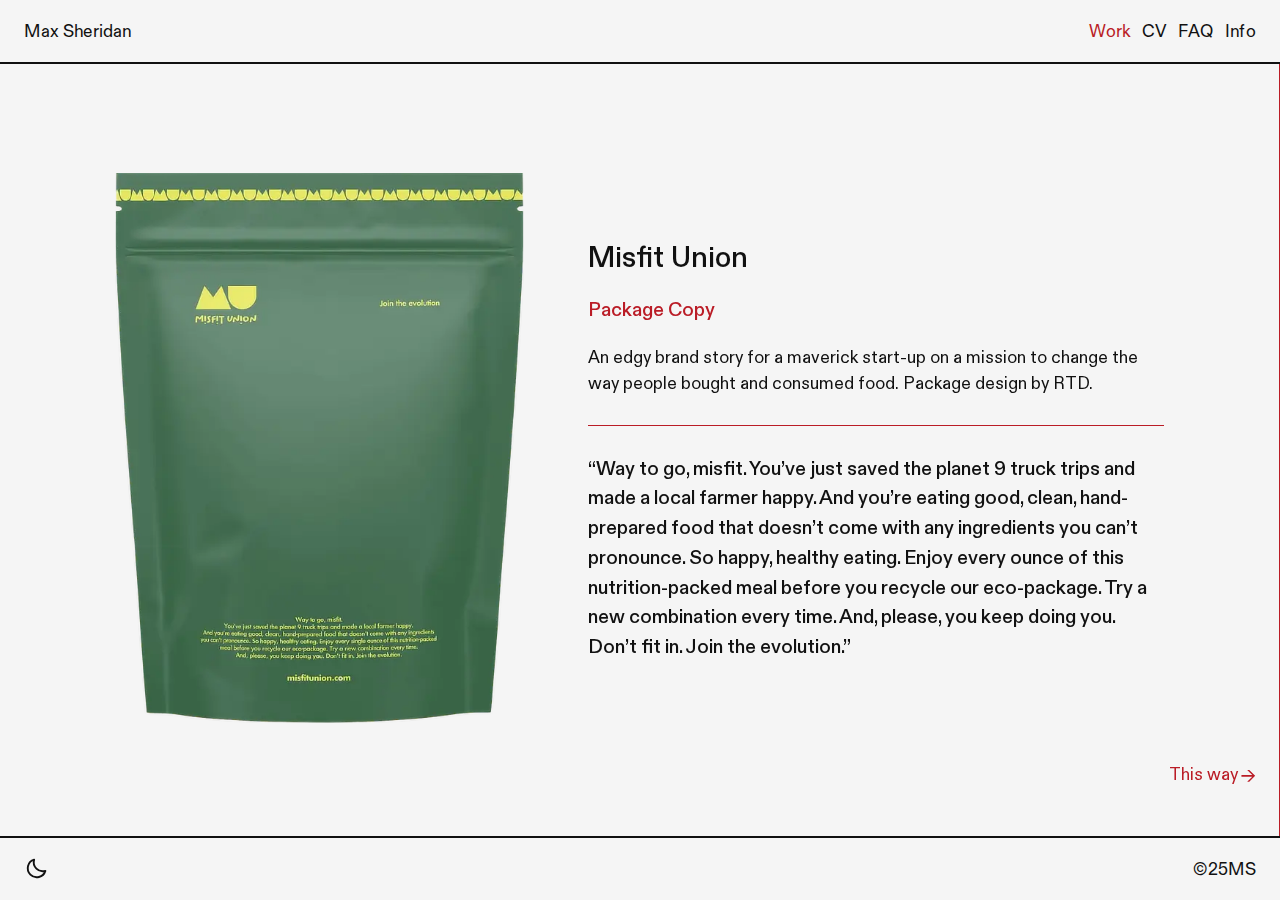
==== index.html @ d3c6fe10 "Update global.css, index" ====
<!DOCTYPE html>
<html lang="en-US" data-force-color-mode="light">
    <head>
        <meta charset="utf-8">
        <meta http-equiv="X-UA-Compatible" content="IE=edge">
        <meta name="viewport" content="width=device-width, initial-scale=1, interactive-widget=resizes-content">
        <meta name="color-scheme" content="dark light">
        <meta name="format-detection" content="telephone=no">
        <link rel="preload" href="/assets/images/misfit_union.webp" as="image">
        <link rel="preload" href="/assets/type/ABC_Diatype_Medium.woff2" as="font" type="font/woff2" crossorigin>
        <link rel="preload" href="/assets/type/ABC_Diatype.woff2" as="font" type="font/woff2" crossorigin>
        <link rel="stylesheet" href="/global.css" as="text/css">
        <link rel="icon" sizes="32x32" href="/favicon.ico" type="image/x-icon">
        <link rel="icon" sizes="any" href="/favicon.svg" type="image/svg+xml">
        <link rel="apple-touch-icon" href="/assets/icons/apple_touch_icon.png" type="image/png">
        <link rel="manifest" href="/manifest.json" type="application/json">
        <link rel="canonical" href="https://creative.maxsheridan.com">
        <title>Max Sheridan</title>
        <meta name="description" content="Story-driven copywriting for web and print.">
        <meta name="thumbnail" content="https://creative.maxsheridan.com/assets/graphics/share.webp">
        <meta property="og:site_name" content="creative.maxsheridan.com">
        <meta property="og:title" content="Max Sheridan">
        <meta property="og:type" content="website">
        <meta property="og:url" content="https://creative.maxsheridan.com">
        <meta property="og:image" content="https://creative.maxsheridan.com/assets/graphics/share.webp">
        <meta property="og:image:type" content="image/webp">
        <meta property="og:image:width" content="720">
        <meta property="og:image:height" content="720">
    </head>
    <body>
        <header>
            <nav class="title">
                <a href="#" onclick="resetToHome(); return false;" aria-label="Home sweet home">Max Sheridan</a>
            </nav>
            <nav class="links">
                <button onclick="openModal('workModal')" aria-label="Open work">Work</button>
                <button onclick="openModal('cvModal')" aria-label="Open cv">CV</button>
                <button onclick="openModal('faqModal')" aria-label="Open faq">FAQ</button>
                <button onclick="openModal('infoModal')" aria-label="Open info">Info</button>
            </nav>
        </header>
            <main>
                <div id="workModal" class="modal scroll"><style>#workModal .text {max-width:36rem}#centerfield a{border-bottom:var(--accent-color)}.image{padding:0 4rem 0 0}img.portrait{width:auto;max-width:100%;height:auto;max-height:550px}img.landscape{width:auto;max-width:100%;height:auto;max-height:500px}.controls{display:flex;align-items:center;margin-top:.5rem}.play-pause{display:flex;align-items:center;justify-content:center;width:22px;height:22px;margin-right:.5rem;padding:0;border:0;border-radius:50%;background-color:var(--accent-color);cursor:pointer}.play-pause .icon{width:75%;height:75%}.play-pause.play .icon polygon{fill:var(--background-color)}.play-pause.pause .icon rect{fill:var(--background-color)}.progress{position:relative;flex:1;height:2px;background-color:lightgray;cursor:pointer}.progress-filled{width:0%;height:100%;background-color:var(--accent-color)}.progress input{position:absolute;top:-.45rem;width:100%;height:16px;margin:0;border:0;background:#fff0;-webkit-appearance:none;-moz-appearance:none;appearance:none;cursor:auto;}.progress input::-webkit-slider-thumb{width:10px;height:10px;margin:0;border:0;border-radius:50%;background-color:var(--accent-color);-webkit-appearance:none;appearance:none;cursor:pointer}.progress input::-moz-range-thumb{width:10px;height:10px;margin:0;border:0;border-radius:50%;background-color:var(--accent-color);cursor:pointer;-moz-appearance:none;appearance:none;cursor:pointer}@media screen and (max-width:1024px){.text,.image{padding:0}img.portrait,img.landscape,.video-player{max-width:100%;min-width:unset!important;margin:0 0 2rem 0}}</style>
                    <div class="modal-inner">
                        <section class="section" id="misfit-union">
                            <div class="section-inner">
                                <div class="image">
                                    <img class="portrait" src="assets/images/misfit_union.webp" alt="Yellow on green Misfit Union Doypack (pouch)" width="558" height="750" fetchpriority="high" loading="eager">
                                </div>
                                <div class="text">
                                    <div class="description">
                                        <h1>
                                            Misfit Union
                                        </h1>
                                        <h2>
                                            Package Copy
                                        </h2>
                                        <p>
                                            An edgy brand story for a maverick start-up on a mission to change the way people bought and consumed food. Package design by RTD.
                                        </p>
                                        <hr>
                                    </div>    
                                    <div class="quote">
                                        <h3>
                                            “Way to go, misfit. You’ve just saved the planet 9 truck trips and made a local farmer happy. And you’re eating good, clean, hand-prepared food that doesn’t come with any ingredients you can’t pronounce. So happy, healthy eating. Enjoy every ounce of this nutrition-packed meal before you recycle our eco-package. Try a new combi­nation every time. And, please, you keep doing you. Don’t fit in. Join the evolution.”
                                        </h3>
                                    </div>
                                </div>
                                <div class="scroll-cue">
                                    <p>
                                        This way&#8201;<svg class="scroll-arrow" width="100%" height="100%" viewBox="0 0 16 13" xmlns="http://www.w3.org/2000/svg" xml:space="preserve" fill-rule="evenodd" clip-rule="evenodd" stroke-linejoin="round" stroke-miterlimit="2"><path d="M7.48 12.2h2.14l6.15-6.1L9.6 0H7.5l5.3 5.3H1.5v1.62h11.27z" fill="var(--accent-color)"/></svg>
                                    </p>
                                </div>
                            </div> 
                        </section>
                        <section class="section" id="tekton">
                            <div class="section-inner">
                                <div class="image">
                                    <div class="video-player">
                                        <video src="assets/video/code_free_algotrading.mp4" poster="/assets/images/tekton.webp" title="Code Free Algotrading Words by Max Sheridan" type="video/mp4">
                                        <track kind="captions" srclang="en" label="English" default>Your browser does not support the video tag. 
                                        </video>
                                        <div class="overlay">
                                            <img src="assets/images/tekton.webp" alt="Video Poster" />
                                        </div>
                                        <div class="controls">
                                        <button class="play-pause play" aria-label="Play video">
                                            <svg class="icon" viewBox="0 0 30 30">
                                                <polygon points="10,6.9 10,23.1 24,15" fill="currentColor"></polygon>
                                            </svg>
                                        </button>
                                        <div class="progress">
                                            <div class="progress-filled"></div>
                                                <input
                                                    type="range"
                                                    value="0"
                                                    max="100"
                                                    step="0.1"
                                                    aria-label="Progress"
                                                />
                                            </div>
                                        </div>
                                    </div>
                                </div>
                                <div class="text">
                                    <div class="description">
                                        <h1>
                                            Tekton
                                        </h1>
                                        <h2>
                                            Video Script
                                        </h2>
                                        <p>
                                            Making fiendishly difficult math simple and hip. The talented folks at Navajo Digital made this video from my script. Play it!
                                        </p>
                                    </div>     
                                </div>
                            </div> 
                        </section>
                        <section class="section" id="reforest-nicosia">
                            <div class="section-inner">
                                <div class="image">
                                    <img class="landscape" src="assets/images/reforest_nicosia.webp" alt="Reforest Nicosia website" width="900" height="675" loading="lazy">
                                </div>    
                                <div class="text">
                                    <div class="description">
                                        <h1>
                                            Reforest Nicosia
                                        </h1>
                                        <h2>
                                            Brand Voice
                                        </h2>
                                        <p>
                                            One part Don’t Look Up, three parts hard hope, Reforest Nicosia’s new brand voice (and its awesome new website) is kickstarting the fight against climate change in one of Europe’s least green capitals.
                                        </p>
                                    </div>    
                                    <hr>
                                    <div class="quote">
                                        <h3>
                                            “We’re Reforest Nicosia, a grassroots team of local organisers, environ&shy;mental experts, and community volunteers. We’ve planted over 10,000 trees in the wider Nicosia area so far. Our goal is to plant 300,000 — one tree for every resident of the city. (That’s you!) Join our effort to save the planet. Help us green Cyprus.”
                                        </h3>
                                    </div>
                                </div>
                            </div> 
                        </section>
                        <section class="section" id="medovie">
                            <div class="section-inner">
                                <div class="image">
                                    <img class="portrait" src="assets/images/medovie.webp" alt="Medovie copywriting samples" width="1300" height="1082" loading="lazy">
                                </div>
                                <div class="text">
                                    <div class="description">
                                        <h1>
                                            Medovie
                                        </h1>
                                        <h2>
                                            Copywriting
                                        </h2>
                                        <p>
                                            The story of a natural skincare company told from start to finish over four weeks and 400 cups of coffee. Deliverables ran the gamut: website and package copy, articles, user stories, social media, marketing emails, video scripts, and a ton of micro­copy.
                                        </p>
                                    </div>
                                </div>
                            </div> 
                        </section>
                        <section class="section" id="boc">
                            <div class="section-inner">
                                <div class="image">
                                    <img class="landscape" src="assets/images/boc.webp"  alt="Screens from Bank of Cyprus mobile app" width="1300" height="798" loading="lazy">
                                </div>
                                <div class="text">
                                    <div class="description">
                                        <h1>
                                            Bank of Cyprus
                                        </h1>
                                        <h2>
                                            UX Writing
                                        </h2>
                                        <p>
                                            A refresh of a popular banking app with oodles of micro­copy that needed a pin&shy;point user journey.
                                        </p>
                                    </div>
                                </div>
                            </div> 
                        </section>
                        <section class="section" id="becca-europe">
                            <div class="section-inner">
                                <div class="image">
                                    <img class="landscape" src="assets/images/becca_europe.webp" alt="BECCA Europe graphic featuring a cut-out of a female singer and text" width="800" height="810" loading="lazy">
                                </div>
                                <div class="text">
                                    <div class="description">
                                        <h1>
                                            BECCA Europe
                                        </h1>
                                        <h2>
                                            Creative Direction
                                        </h2>
                                        <p>
                                            A complete rebrand of an established creative arts funding consultancy with a focus on stories, not stats. Deliverables included image identity, website design and copy, and newsletters. 
                                        </p>
                                    </div>
                                </div>
                            </div> 
                        </section>
                        <section class="section" id="wp-clone">
                            <div class="section-inner">
                                <div class="image">
                                    <img class="landscape" src="assets/images/wp_clone.webp" alt="Content from the WP Clone website" width="1300" height="920" loading="lazy">
                                </div>
                                <div class="text">
                                    <div class="description">
                                        <h1>
                                            WP Clone
                                        </h1>
                                        <h2>
                                            Website Writing
                                        </h2>
                                        <p>
                                            Helping an SaaS start-up with a highly technical audience get their selling points across without sounding like an IT manual.
                                        </p>
                                    </div>
                                    <hr>
                                    <div class="quote">
                                        <h3>“Sock-rocking WordPress management bundles that will make your wallet happy.”</h3>
                                    </div>
                                </div>
                            </div>
                        </section>
                        <section class="section" id="centerfield">
                            <div class="section-inner">
                                <div class="image">
                                    <img class="landscape" src="assets/images/longform.webp" alt="Photo illustration of influencers sitting on a huge mobile phone accumulating likes" width="800" height="600" loading="lazy"> 
                                </div>                 
                                <div class="text">
                                    <div class="description">
                                        <h1>
                                            Centerfield Media
                                        </h1>
                                        <h2>
                                            Content Writing
                                        </h2>
                                        <div style="margin-bottom: 1rem;">
                                            <p>
                                                I’ve written a lot of stories over the years, under my own name and as a ghost&shy;writer. Here are a few links to my latest work at Centerfield Media. Read more of my work at&#32;<a href="https://medium.com/copy-cat" target="_blank">Copy Cat</a>. (The little 👻 means I wrote it but you won’t see my name on it.)
                                            </p>
                                        </div>
                                        <div>
                                            <ul>
                                                <li>
                                                    <a href="https://www.safehome.org/home-security-cameras/turn-old-phone-into-security-camera/" target="_blank">How to Turn Your Old Phone Into a Home Security Camera&#32;<svg class="arrow-up-rgt" width="100%" height="100%" viewBox="0 0 173 172" xmlns="http://www.w3.org/2000/svg" xml:space="preserve" fill-rule="evenodd" clip-rule="evenodd" stroke-linejoin="round" stroke-miterlimit="2"><path d="M17.112 172 150.463 39.238v110.34l21.832-21.832V0H43.96L22.127 21.537h111.225L0 155.183z" fill="var(--primary-color)"/></svg>
                                                    </a>
                                                </li>
                                                <li>
                                                    <a href="https://longform.maxsheridan.com/tech/porch-pirates" target="_blank">Is Your Home a Magnet for Porch Pirates?&#32;<svg class="arrow-up-rgt" width="100%" height="100%" viewBox="0 0 173 172" xmlns="http://www.w3.org/2000/svg" xml:space="preserve" fill-rule="evenodd" clip-rule="evenodd" stroke-linejoin="round" stroke-miterlimit="2"><path d="M17.112 172 150.463 39.238v110.34l21.832-21.832V0H43.96L22.127 21.537h111.225L0 155.183z" fill="var(--primary-color)"/></svg>
                                                    </a>
                                                </li>
                                                <li>
                                                    <a href="https://longform.maxsheridan.com/tech/parental-controls" target="_blank">Her 6-Year-Old Spent $16,000 in the App Store&#32;<svg class="arrow-up-rgt" width="100%" height="100%" viewBox="0 0 173 172" xmlns="http://www.w3.org/2000/svg" xml:space="preserve" fill-rule="evenodd" clip-rule="evenodd" stroke-linejoin="round" stroke-miterlimit="2"><path d="M17.112 172 150.463 39.238v110.34l21.832-21.832V0H43.96L22.127 21.537h111.225L0 155.183z" fill="var(--primary-color)"/></svg>
                                                    </a>
                                                </li>
                                                <li>
                                                    <a href="https://longform.maxsheridan.com/tech/holiday-scams" target="_blank">Twas the Night Before Christmas and the Cybercriminals Were Stirring&#32;<svg class="arrow-up-rgt" width="100%" height="100%" viewBox="0 0 173 172" xmlns="http://www.w3.org/2000/svg" xml:space="preserve" fill-rule="evenodd" clip-rule="evenodd" stroke-linejoin="round" stroke-miterlimit="2"><path d="M17.112 172 150.463 39.238v110.34l21.832-21.832V0H43.96L22.127 21.537h111.225L0 155.183z" fill="var(--primary-color)"/></svg>
                                                    </a>
                                                </li>
                                                <li>
                                                    <a href="https://www.safehome.org/news/celebrity-home-security-systems/" target="_blank">These Celebrity Home Security Systems Will Blow Your Mind 👻&#32;<svg class="arrow-up-rgt" width="100%" height="100%" viewBox="0 0 173 172" xmlns="http://www.w3.org/2000/svg" xml:space="preserve" fill-rule="evenodd" clip-rule="evenodd" stroke-linejoin="round" stroke-miterlimit="2"><path d="M17.112 172 150.463 39.238v110.34l21.832-21.832V0H43.96L22.127 21.537h111.225L0 155.183z" fill="var(--primary-color)"/></svg>
                                                    </a>
                                                </li>
                                            </ul>
                                        </div>
                                    </div>
                                </div>
                            </section>
                            <section class="section" id="contact">
                                <div class="section-inner description">
                                    <div class="description" style="text-align: center;">
                                        <span>
                                            <h1>
                                                Contact
                                            </h1>
                                        </span>
                                        <p style="text-decoration: none;">
                                            max@maxsheridan.com
                                        </p>
                                        <p style="text-decoration: none;">
                                            +357 96440814
                                        </p>
                                    </div>
                                </div>
                            </section>
                        </div>
                    </div>
                </div>
            </div>   
            <div id="cvModal" class="modal scroll" style="display:none;"><style>#cvModal.section-inner{display:flex;justify-content:center;align-items:center;padding:0 3.5rem}.row{display:flex;padding:0 3rem}#cvModal .description{flex:.5;max-width:38rem}@media only screen and (min-width:1025px){.row .description:first-child{padding:0 3.5rem 0 0}.row .description:last-child{padding:0 0 0 3.5rem}.hr-mobile{display:none}}span{font-family:var(--heading-font);font-size:clamp(1rem,4vw,1.1rem);font-weight:500;line-height:1.5;color:var(--primary-color)}#skills,#about-me{#two,#four{margin-top:2rem}}@media screen and (max-width:1024px){.row{flex-direction:column;padding:0}.hr-desktop{display:none}#skills,#about-me{#two,#three,#four{margin-top:2.25rem}}}</style>
                <div class="modal-inner">
                    <section class="section">
                        <div class="section-inner">
                            <div class="content">
                                <div class="row title">
                                    <div class="title">
                                        <h1>Work</h1>
                                    </div>
                                </div>    
                                <div class="row">
                                    <div class="description">
                                        <div>
                                            <span>
                                                2020-Present
                                            </span>
                                            <h2>
                                                Writer&#32;<svg class="arrow-rgt" width="100%" height="100%" viewBox="0 0 16 13" xmlns="http://www.w3.org/2000/svg" xml:space="preserve" fill-rule="evenodd" clip-rule="evenodd" stroke-linejoin="round" stroke-miterlimit="2"><path d="M7.48 12.2h2.14l6.15-6.1L9.6 0H7.5l5.3 5.3H1.5v1.62h11.27z" fill="var(--accent-color)"/></svg>&#32;Centerfield Media
                                            </h2>
                                            <p>
                                                I’ve worked across Centerfield’s verticals writing news pieces, buyer’s guides, and product reviews on home security, consumer tech, and digital privacy. My writing is heavily SEO-focused, but I’ve also had the creative leeway to pitch, research, and develop a number of deep dives and buzzier pieces on my own.
                                            </p>
                                        </div>
                                        <hr>
                                        <div>
                                            <span>
                                                2016-2022
                                            </span>
                                            <h2>
                                                Creative Director&#32;<svg class="arrow-rgt" width="100%" height="100%" viewBox="0 0 16 13" xmlns="http://www.w3.org/2000/svg" xml:space="preserve" fill-rule="evenodd" clip-rule="evenodd" stroke-linejoin="round" stroke-miterlimit="2"><path d="M7.48 12.2h2.14l6.15-6.1L9.6 0H7.5l5.3 5.3H1.5v1.62h11.27z" fill="var(--accent-color)"/></svg>&#32;Storyline Creatives
                                            </h2>
                                        </div>
                                        <div>
                                            <p>
                                                At Storyline, my job was to discover ideas and voices that resonated with audiences and turn them into stories that defined the brands I wrote about. I helped small-to-medium-sized businesses — and bigger names like Bank of Cyprus, JCC Payment Systems,  Cobalt Aero, and Ancoria Insurance — tell their stories across their marketing channel
                                            </p>
                                        </div>
                                        <hr class="hr-mobile">
                                    </div>
                                    <div class="description">
                                        <div>
                                            <span>
                                                2015-2020
                                            </span>
                                            <h2>
                                                Director&#32;<svg class="arrow-rgt" width="100%" height="100%" viewBox="0 0 16 13" xmlns="http://www.w3.org/2000/svg" xml:space="preserve" fill-rule="evenodd" clip-rule="evenodd" stroke-linejoin="round" stroke-miterlimit="2"><path d="M7.48 12.2h2.14l6.15-6.1L9.6 0H7.5l5.3 5.3H1.5v1.62h11.27z" fill="var(--accent-color)"/></svg>&#32;Write CY
                                            </h2>
                                            <p>
                                                Write CY was a Nicosia-based creative writing space where aspiring and established writers and story­tellers gathered to develop their craft and share it with the community. Apart from founding and directing the center, I also taught short story writing, live storytelling, and creative blogging, and managed its digital presence.
                                            </p>
                                        </div>
                                        <hr>
                                        <div>
                                            <span>
                                                2005-Present
                                            </span>
                                            <h2>
                                                Creative Writer
                                            </h2>
                                            <p>When I’m not writing copy, I write fiction and journalism. I’ve published over 40 short stories and articles, and two novels —&#32;<span style="font-family: var(--heading-font);">Dillo</span>&#32;(Down and Out Books, 2018) and&#32;<span style="font-family: var(--heading-font);">God’s Speedboat</span>&#32;(Outcast Press, 2023).</p>
                                        </div>
                                    </div>
                                </div>
                            </div>
                        </div>
                        <div class="scroll-cue">
                            <p>
                                This way&#8201;<svg class="scroll-arrow" width="100%" height="100%" viewBox="0 0 16 13" xmlns="http://www.w3.org/2000/svg" xml:space="preserve" fill-rule="evenodd" clip-rule="evenodd" stroke-linejoin="round" stroke-miterlimit="2"><path d="M7.48 12.2h2.14l6.15-6.1L9.6 0H7.5l5.3 5.3H1.5v1.62h11.27z" fill="var(--accent-color)"/></svg>
                            </p>
                        </div> 
                    </section>
                    <section id="skills" class="section">
                        <div class="section-inner">
                            <div class="content">
                                <div class="row title">
                                    <div class="title">
                                        <h1>Skills</h1>
                                    </div>
                                </div>    
                                <div class="row">
                                    <div class="description">
                                        <div id="one">
                                            <h2>
                                                Content and UX Writing
                                            </h2>
                                            <p>
                                                I’m really good at hooking readers with snappy, absorbing content at any length, in any style. I have a soft spot for writing articles and websites, but I’m just as at home with marketing emails, video scripts, product copy, Google ads, and more. (That “more” includes SEO titles and descriptions.)
                                            </p>
                                        </div>
                                        <div id="two">
                                            <h2>
                                                Creative Direction
                                            </h2>
                                            <p>
                                                I love coming up with memorable ideas that can spark marketing and content cam­paigns, and even brand identities. And I love working with passionate teams to make those ideas happen.
                                            </p>
                                        </div>
                                    </div>
                                    <div class="description">
                                        <div id="three">
                                            <h2>
                                                Storytelling
                                            </h2>
                                            <p>
                                                My background is in fiction and journalism, so telling company stories is second nature. I also teach creative writing and have written extensively about story&shy;telling for the web, which comes in very handy when I need to communicate my creative choices to the teams I work with.
                                            </p>
                                        </div>
                                        <div id="four">
                                            <h2>
                                                Visual Thinking
                                            </h2>
                                            <p>
                                                I’m fluent in Adobe Illustrator and Photoshop (and now Affinity Designer and Photo), which I use to create professional photo illustrations and collages for my work. I’m also a website designer, and occasionally have the chance to design the websites I write. All of which is to say that I never write a word without imagining how it will look on the page.
                                            </p>
                                        </div>
                                    </div>
                                </div>
                            </div>
                        </div> 
                    </section>
                    <section id="about-me" class="section">
                        <div class="section-inner">
                            <div class="content">
                                <div class="row title">
                                    <div class="title">
                                        <h1>About me</h1>
                                    </div>
                                </div>    
                                <div class="row">
                                    <div class="description">
                                        <div id="one">
                                            <h2>
                                                Languages
                                            </h2>
                                            <p>
                                                English ■■■■■■■■■■ Native
                                            </p>
                                            <p>
                                                Greek ■■■■■■■□□□ 70%
                                            </p>
                                        </div>
                                        <div id="two">
                                            <h2>
                                                Education
                                            </h2>
                                            <p>
                                                MA in Classics, University of Illinois at Urbana-Champaign, U.S.
                                            </p>
                                            <p>
                                                BA in Classics, University of Virginia at Charlottesville, U.S.
                                            </p>
                                        </div>
                                    </div>
                                    <div class="description">
                                        <div id="three">
                                            <h2>
                                                Availability
                                            </h2>
                                            <p>
                                                I’m based in Europe (GMT+2), but I write for people and businesses around the world. I’m available for projects, contract work, or long-term collaborations.
                                            </p>
                                        </div>
                                        <div id="four">
                                            <h2>
                                                After Hours
                                            </h2>
                                            <p>
                                                I have an unhealthy obssession with typography that I blame on director Gary Hustwit, whose awesome documentary&#32;<span style="font-family:var(--heading-font)">Helvetica</span>&#32;really got me thinking about type. I play the guitar, make a mean sweet potato and black bean chili, and love (love!) bad Nic Cage movies.
                                            </p>
                                        </div>
                                    </div>
                                </div>
                            </div>
                        </div> 
                    </section>
                    <section id="contact" class="section">
                        <div class="section-inner description">
                            <div class="description" style="text-align: center;">
                                <span>
                                    <h1>
                                        Contact
                                    </h1>
                                </span>
                                <p style="text-decoration: none;">
                                    max@maxsheridan.com
                                </p>
                                <p style="text-decoration: none;">
                                    +357 96440814
                                </p>
                            </div>
                        </div>
                    </section>
                </div>
            </div>
            <div id="faqModal" class="modal scroll" style="display:none;"><style>#faqModal .section{width:45%}#faqModal .text{max-width:34rem;height:130px;margin:0 auto}@media screen and (max-width:1024px){#faqModal .section{border-bottom:1px solid var(--accent-color)}#faqModal .text{height:unset}}</style>
                <div class="modal-inner">
                    <section class="section">
                        <div class="section-inner">
                            <div class="text">
                                <h1>
                                    Why should I work with you?
                                </h1>
                                <p>
                                    Remember the last thing you read on the web that just blew you away? I can give you a voice like that. I’m also good with layout and design, so your content will look great, too.
                                </p>
                            </div>
                        </div> 
                    </section>
                    <section class="section">
                        <div class="section-inner">
                            <div class="text">
                                <h1>
                                    How much do you charge?
                                </h1>
                                <p>
                                    As much as this sounds like a cliché, every project is unique, so we can’t talk numbers untill I’ve done a little scoping. But I can, and will, give you an upfront quote before we begin.
                                </p>
                            </div>
                        </div> 
                    </section>
                    <section class="section">
                        <div class="section-inner">
                            <div class="text">
                                <h1>
                                    Is there anything you don’t write?
                                </h1>
                                <p>
                                    I’ve never written a ransom note, a horo&shy;scope, or a Dear John letter. Every­thing else is fair game.&#32;😬
                                </p>
                            </div>
                        </div> 
                    </section>
                    <section class="section">
                        <div class="section-inner">
                            <div class="text">
                                <h1>
                                    What’s your revision policy?
                                </h1>
                                <p>
                                    You get two rounds of revisions on any content I deliver. That’s usually all it takes to get it right. If your project is different, we can work some&shy;thing out.
                                </p>
                            </div>
                        </div> 
                    </section>
                    <section class="section">
                        <div class="section-inner">
                            <div class="text">
                                <h1>
                                    Are you good with SEO?
                                </h1>
                                <p>
                                    Yes! I’m really good with on-page search engine optimization, meta descrip&shy;tions and titles included. So you can stop flush­ing your money away on Google ads.&#32;🎉
                                </p>
                            </div>
                        </div> 
                    </section>
                    <section class="section">
                        <div class="section-inner">
                            <div class="text">
                                <h1>
                                    Will you work with my designer?
                                </h1>
                                <p>
                                    Absolutely. Great writing can’t shine without great design, so working with your team is a lot better for both of us than just dumping a bunch of copy in their laps.
                                </p>
                            </div>
                        </div> 
                    </section>
                    <section class="section" id="contact">
                        <div class="section-inner description">
                            <div class="description" style="text-align: center;">
                                <span>
                                    <h1>
                                        Contact
                                    </h1>
                                </span>
                                <p style="text-decoration: none;">
                                    max@maxsheridan.com
                                </p>
                                <p style="text-decoration: none;">
                                    +357 96440814
                                </p>
                            </div>
                        </div>
                    </section>
                </div>
            </div>
            <div id="infoModal" class="modal" style="display:none;"><style>#infoModal .modal-inner{display:flex;justify-content:center;align-items:center;min-height:100dvh;padding:8rem 1rem}.text{max-width:36rem}@media only screen and (max-width:768px){#infoModal .modal-inner{display:block}}</style>
                <div class="modal-inner">
                    <div class="text">
                        <h1>
                            About
                        </h1>
                        <p>
                            I’m a copy&hairsp;/&hairsp;content writer with a background in creative writing and long&shy;form journalism, so turning messages into compelling stories is what I do best. I’m the co-founder of Storyline Creatives, a boutique writing agency that specialized in story-driven content, and a freelance writer with over 15 years’ experience developing copy and editorial content for print and web media across the globe. I work with people and businesses that want to sound as good as they look.   
                        </p>
                        <hr>
                        <p style="text-decoration: none;">
                            <span style="font-family:var(--heading-font);">Contact:</span>&#32;max@maxsheridan.com
                        </p>
                        <hr>
                        <p>
                            <span style="font-family: var(--heading-font);">Site info:</span>&#32;This site is proudly hand coded 💪 and hosted on GitHub. Type is Diatype by Dinamo.
                        </p>
                    </div>
                </div>
            </div>
        </main>
        <footer>
            <div id="acme-all-purpose-theme-toggle-wrapper">
                <label id="theme-o-matic">
                    <svg class="inline-graphic toggle-thingy moon" xmlns="http://www.w3.org/2000/svg" width="100%" height="100%" viewBox="0 0 256 256">
                        <path fill="none" d="M0 0h256v256H0z"/>
                        <path d="M108.11 28.11a96.09 96.09 0 0 0 119.78 119.78A96 96 0 1 1 108.11 28.11" fill="none" stroke="var(--primary-color)" stroke-linecap="round" stroke-linejoin="round" stroke-width="20"/>
                    </svg>
                    <svg class="inline-graphic toggle-thingy sun" xmlns="http://www.w3.org/2000/svg" width="100%" height="100%" viewBox="0 0 256 256">
                        <path fill="none" d="M0 0h256v256H0z"/>
                        <path fill="none" stroke="var(--primary-color)" stroke-linecap="round" stroke-linejoin="round" stroke-width="20" d="M128 40V16"/>
                        <circle cx="128" cy="128" r="56" fill="none" stroke="var(--primary-color)" stroke-linecap="round" stroke-linejoin="round" stroke-width="20"/>
                        <path fill="none" stroke="var(--primary-color)" stroke-linecap="round" stroke-linejoin="round" stroke-width="20" d="M64 64 48 48m16 144-16 16M192 64l16-16m-16 144 16 16M40 128H16m112 88v24m88-112h24"/>
                    </svg>
                </label>
            </div>
            <div class="copyright">
                <p>©25MS
                </p>
            </div>
        </footer>
        <script type="application/ld+json">
            {
                "@context": "https://schema.org",
                "@type": "WebPage",
                "name": "Max Sheridan",
                "description": "Story-driven copywriting & content.",
                "url": "https://creative.maxsheridan.com"
            }
        </script>
        <script>const setColorMode=(mode)=>{document.documentElement.setAttribute('data-force-color-mode',mode)};const applyDarkModeOnLoad=()=>{setColorMode('light')};window.addEventListener('DOMContentLoaded',applyDarkModeOnLoad);window.addEventListener('pageshow',()=>{setTimeout(()=>{applyDarkModeOnLoad()},0)});document.querySelector('#theme-o-matic').addEventListener('click',()=>{const currentMode=document.documentElement.getAttribute('data-force-color-mode')||'light';const newMode=currentMode==='light'?'dark':'light';setColorMode(newMode)});</script>
        <script>document.addEventListener("DOMContentLoaded",function(){function resetVideoPlayers(){document.querySelectorAll(".video-player").forEach((videoPlayer)=>{const video=videoPlayer.querySelector("video");const overlay=videoPlayer.querySelector(".overlay");video.pause();video.currentTime=0;overlay.style.opacity=1})}function updateActiveState(modalId){document.querySelectorAll("button, a").forEach(el=>el.classList.remove("active"));document.querySelectorAll(`button[onclick="openModal('${modalId}')"], a[onclick="openModal('${modalId}')"]`).forEach(el=>el.classList.add("active"))}window.openModal=function(modalId){const modalContent=document.getElementById(modalId);if(modalContent&&getComputedStyle(modalContent).display==='block'){return}document.querySelectorAll('.modal').forEach(modal=>modal.style.display='none');if(modalContent){modalContent.style.display='block'}resetVideoPlayers();updateActiveState(modalId);if(window.location.hash!==`#${modalId.replace("Modal", "")}`){window.location.hash=modalId.replace("Modal","")}if(modalContent&&modalContent.classList.contains('modal')&&modalContent.classList.contains('scroll')){modalContent.scrollTop=0;modalContent.scrollLeft=0}};window.addEventListener('hashchange',function(){const hash=window.location.hash.replace('#','');if(hash&&document.getElementById(`${hash}Modal`)){openModal(`${hash}Modal`)}else{resetToHome()}});window.resetToHome=function(){const workModal=document.getElementById('workModal');if(workModal&&getComputedStyle(workModal).display==='block'){return}document.querySelectorAll('.modal').forEach(modal=>modal.style.display='none');if(workModal){workModal.style.display='block'}document.querySelectorAll("button, a").forEach(el=>el.classList.remove("active"));const workButton=document.querySelector('button[onclick="openModal(\'workModal\')"]');if(workButton){workButton.classList.add('active')}document.querySelectorAll('.modal.scroll').forEach(modal=>{modal.scrollTop=0;modal.scrollLeft=0});history.replaceState(null,null,window.location.pathname)};const hash=window.location.hash.replace('#','');if(hash&&document.getElementById(`${hash}Modal`)){openModal(`${hash}Modal`)}else{resetToHome()}});document.addEventListener("DOMContentLoaded",function(){const workButton=document.querySelector('button[onclick="openModal(\'workModal\')"]');if(workButton){workButton.classList.add('active')}resetToHome()})</script>
        <script>const modals=document.querySelectorAll(".modal");modals.forEach((scrollContainer)=>{scrollContainer.addEventListener("wheel",(evt)=>{evt.preventDefault();const deltaY=evt.deltaY;if(window.innerWidth>1024){scrollContainer.scrollLeft+=deltaY}else{scrollContainer.scrollTop+=deltaY}})})</script>
        <script>document.addEventListener("DOMContentLoaded",()=>{const updatePlayPauseButton=(playPause,isPlaying)=>{playPause.className=isPlaying?"play-pause pause":"play-pause play";playPause.innerHTML=isPlaying?`<svg class="icon" viewBox="0 0 30 30"><rect x="10" y="8" width="3" height="14"></rect><rect x="17" y="8" width="3" height="14"></rect></svg>`:`<svg class="icon" viewBox="0 0 30 30"><polygon points="10,6.9 10,23.1 24,15"></polygon></svg>`};const toggleOverlay=(overlay,isVisible)=>{overlay.style.opacity=isVisible?1:0};const resetVideoPlayers=()=>{document.querySelectorAll(".video-player").forEach((e)=>{const video=e.querySelector("video");const playPause=e.querySelector(".play-pause");const progress=e.querySelector(".progress input");const progressFill=e.querySelector(".progress-filled");const overlay=e.querySelector(".overlay");video.pause();video.currentTime=0;updatePlayPauseButton(playPause,!1);progressFill.style.width="0%";progress.value=0;toggleOverlay(overlay,!0)})};document.querySelectorAll(".video-player").forEach(videoPlayer=>{const video=videoPlayer.querySelector("video");const playPause=videoPlayer.querySelector(".play-pause");const progress=videoPlayer.querySelector(".progress input");const progressFill=videoPlayer.querySelector(".progress-filled");const overlay=videoPlayer.querySelector(".overlay");playPause.addEventListener("click",()=>{if(video.paused){document.querySelectorAll("video").forEach(v=>v!==video&&v.pause());video.play();toggleOverlay(overlay,!1)}else{video.pause();toggleOverlay(overlay,!1)}});video.addEventListener("play",()=>{updatePlayPauseButton(playPause,!0);toggleOverlay(overlay,!1)});video.addEventListener("pause",()=>{updatePlayPauseButton(playPause,!1);toggleOverlay(overlay,!1)});video.addEventListener("timeupdate",()=>{const percentage=(video.currentTime/video.duration)*100||0;progressFill.style.width=`${percentage}%`;progress.value=percentage});progress.addEventListener("input",()=>{video.currentTime=(progress.value/100)*video.duration})});window.addEventListener("pageshow",resetVideoPlayers)})</script>
    </body>
</html>
---- global.css ----
@font-face {
    font-family: 'ABC Diatype';
    src: url('/assets/type/ABC_Diatype.woff2') format('woff2');
    font-weight: 400;
    font-style: normal;
    font-display: swap
}

@font-face {
    font-family: 'ABC Diatype Medium';
    src: url('/assets/type/ABC_Diatype_Medium.woff2') format('woff2');
    font-weight: 500;
    font-style: normal;
    font-display: swap
}

* {
    margin: 0;
    padding: 0;
    border: 0;
    outline: none;
    box-sizing: border-box;
    background: none;
    overscroll-behavior: none;
    scrollbar-width: none
}

:root {
    --body-font: 'ABC Diatype', Helvetica, Arial, sans-serif;
    --body-font-size: clamp(1.025rem, 3vw, 1.094rem);
    --heading-font: 'ABC Diatype Medium', Helvetica, Arial, sans-serif;
}

:root,:root[data-force-color-mode="light"] {
    --primary-color: #111;
    --accent-color: #BA1C26;
    --background-color: whitesmoke
}

@media (prefers-color-scheme: dark) {
    :root {
        --primary-color: whitesmoke;
        --accent-color: #FE7B6C;
        --background-color: #111
    }
}

:root[data-force-color-mode="dark"] {
    --primary-color: whitesmoke;
    --accent-color: #FE7B6C;
    --background-color: #111
}

html {
    font-size: 16px
}

body {
    position: fixed;
    top: 0;
    left: 0;
    width: 100%;
    height: 100dvh;
    color: var(--primary-color);
    background-color: var(--background-color)
}

header {
    display: flex;
    flex-direction: row;
    position: fixed;
    left: 0;
    top: 0;
    z-index: 10;
    width: 100%;
    height: 4rem;
    padding-left: clamp(1rem, 3vw, 1.5rem);
    padding-right: clamp(1rem, 3vw, 1.5rem);
    border-bottom: 2px solid var(--primary-color);
    font-family: var(--body-font);
    font-size: var(--body-font-size);
    font-weight: 400;
    line-height: 1.5;
    color: var(--primary-color);
    background-color: var(--background-color)
}

nav.title {
    display: flex;
    flex: .4;
    justify-content: flex-start;
    align-items: center;
    position: relative
}

.links {
    display: flex;
    flex: .6;
    justify-content: flex-end;
    align-items: center;
    position: relative
}

.links button:nth-child(n+2) {
    margin-left: .75rem
}

nav button.active {
    color: var(--accent-color);
}

@media (hover:hover) and (pointer:fine) {
    nav button:hover, nav.title a:hover {
        color: var(--accent-color)
    }
}

.modal {
    position:absolute;
    top:0;
    left:0;
    min-width:100%;
    height:100%;
    overflow-x: scroll;
    -webkit-overflow-scrolling:touch
}

.modal-inner {
    display:flex;
    justify-content:start;
    position:absolute;
    top:0;
    left:0;
    width:100vw;
    height:100%
}

.section {
    display:flex;
    flex:none;
    justify-content:center;
    align-items:center;
    position:relative;
    width:100%;
    min-height:100vh;
    min-height:100dvh;
    margin:auto 0;
    padding:8rem 3.5rem;
    border-right:1px solid var(--accent-color)
}

.section:last-of-type {
    border:none
}

.section-inner {
    display:flex;
    justify-content:center;
    align-items:center
}

video {
    position: relative;
    width:100%;
    max-width:650px;
    height:auto;
    object-fit:cover;
    aspect-ratio:16/9;
}

.video-player {
    position: relative;
    max-width:100%;
    margin:0;
    padding:1rem;
    border: 1px solid lightgrey;
    border-radius:.25rem;
    box-shadow:0 0 .25rem lightgrey;
    background:var(--background-color);
    -webkit-tap-highlight-color:transparent;
    outline:none;
    touch-action:manipulation;
}

.video-player .overlay {
    display: block;
    position: absolute;
    top: 0;
    left: 0;
    right: 0;
    bottom: 0;
    z-index: 1;
    opacity: 0;
    transition: opacity 0.2s ease;
    pointer-events: none;
}

.video-player .overlay.hidden {
    visibility: hidden;
}

.video-player .overlay img {
    width: 100%;
    height: auto;
    object-fit: cover;
    padding:1rem;
}

.scroll-cue {
    display:flex;
    justify-content:flex-end;
    position:absolute;
    bottom:12.5%;
    width:100vw;
    padding-right:1.5rem
}
    
.scroll-cue p {
    color:var(--accent-color)
}
    
.scroll-arrow {
    width:auto;
    height:12.5px;
    vertical-align:middle
}

.arrow-rgt {
    width:auto;
    height:clamp(13px,2vw,14px
    )
}
    
.arrow-up-rgt {
    width:auto;
    height:clamp(10.5px,2vw,11.5px)
}

p {
    font-family: var(--body-font);
    font-size: var(--body-font-size);
    font-weight: 400;
    line-height: 1.5;
    color: var(--primary-color)
}

a {
    color: var(--primary-color);
    text-decoration: none !important
}

li {
    font-family: var(--body-font);
    font-size: var(--body-font-size);
    list-style-type: none;
    margin: 1rem 0 0
}

p a,
li a {
    background-image: linear-gradient(transparent 80%, var(--accent-color) 80%);
    background-size: 100% 8px;
    background-repeat: repeat-x;
    background-position: 0 100%;
    padding-bottom: .15rem
}

h3 {
    font-family: var(--heading-font);
    font-size: clamp(1.12rem, 4vw, 1.24rem);
    font-weight: 500;
    line-height: 1.5;
    color: var(--primary-color)
}

h2 {
    font-family: var(--heading-font);
    font-size: clamp(1.12rem, 4vw, 1.24rem);
    font-weight: 500;
    line-height: 1.4;
    color: var(--accent-color);
    margin: 1.25rem 0 1.25rem 0
}

h1 {
    font-family: var(--heading-font);
    font-size: clamp(1.73rem, 4vw, 1.84rem);
    font-weight: 500;
    line-height: 1.3;
    color: var(--primary-color);
    margin: 0 0 1rem 0
}

span h1 {
    color: var(--accent-color)
}

button {
    font-family: var(--body-font);
    font-size: var(--body-font-size);
    color: var(--primary-color);
    background: none;
    cursor: pointer
}

hr {
    height: 1px;
    margin: 1.75rem 0;
    border: 0;
    background: var(--accent-color)
}

footer {
    display: flex;
    flex-direction: row;
    position: fixed;
    left: 0;
    bottom: 0;
    z-index: 10;
    width: 100%;
    height: 4rem;
    padding-left: clamp(1rem, 3vw, 1.5rem);
    padding-right: clamp(1rem, 3vw, 1.5rem);
    border-top: 2px solid var(--primary-color);
    font-family: var(--body-font);
    font-size: var(--body-font-size);
    font-weight: 400;
    line-height: 1.5;
    color: var(--primary-color);
    background-color: var(--background-color)
}

#acme-all-purpose-theme-toggle-wrapper {
    display: flex;
    justify-content: flex-start;
    align-items: center;
    position: relative;
    width: 70%
}

.toggle-thingy {
    width: 24px;
    height: 24px;
    cursor: pointer;
}

html[data-force-color-mode="dark"] {
    .moon {
        display: none;
    }
    .sun {
        display: block;
    }
}

html[data-force-color-mode="light"] {
    .moon {
        display: block;
    }
    .sun {
        display: none;
    }
}

.copyright {
    display: flex;
    justify-content: flex-end;
    align-items: center;
    position: relative;
    width: 30%
}

@media screen and (min-width: 1025px) and ((max-height: 768px) or ((max-height: 834px) and (hover: none))) {
    #workModal .modal-inner, #cvModal .modal-inner {
        display: none;
    }

    #workModal.modal::after, #cvModal.modal::after {
        display: flex;
        justify-content: center;
        align-items: center;
        position: fixed;
        top: 0;
        bottom: 0;
        width: 100vw;
        height: 100dvh;
        font-family: 'ABC Diatype', Helvetica, Arial, sans-serif;
        font-size: 1.5rem;
        font-weight: 400;
        font-style: normal;
        content: "🙀 Earth to Houston. This screen needs to be a little bigger.";
    }
}

@media screen and (max-width:1024px) {
    * {
        scrollbar-width: thin;
    }
    .modal-inner {
        display:block
    }
    .section {
        width:100% !important;
        min-height:0dvh;
        padding:4.5rem 1rem;
        border-bottom:2px solid var(--primary-color);
        border-right:none
    }
    .section:first-child {
        padding-top:8.5rem !important;
    }
    .section:last-child {
        padding-bottom:8.5rem !important;
    }    
    .section-inner {
        flex-direction:column;
        max-width: 36rem;
        padding:0
    }
    .toggle-thingy {
        width: 22px;
        height: 22px;
        cursor: pointer;
    }
    .scroll-cue {
        display:none
    }
}
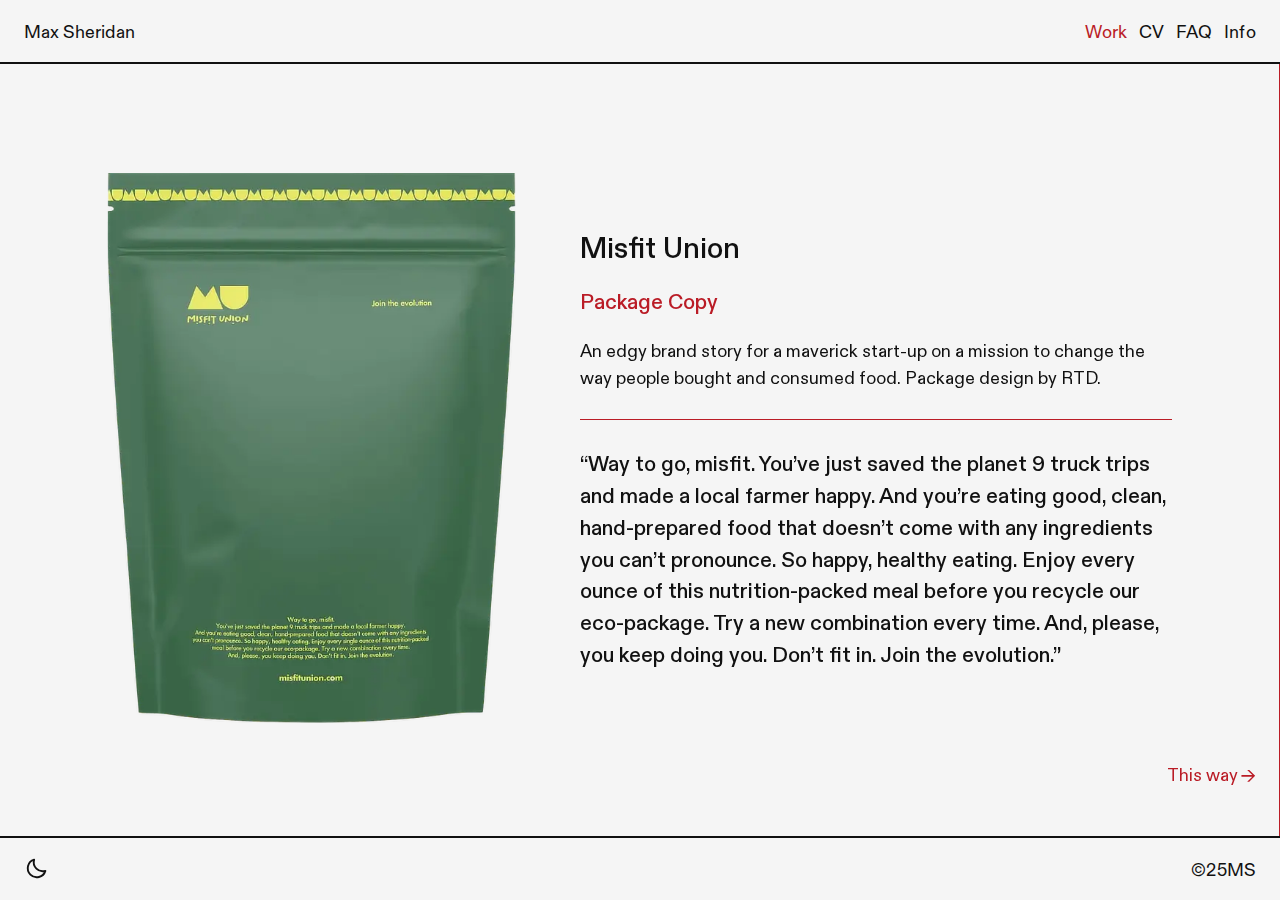
==== commit e5711a40: "Update global.css, index" ====
--- a/index.html
+++ b/index.html
@@ -40,7 +40,7 @@
             </nav>
         </header>
             <main>
-                <div id="workModal" class="modal scroll"><style>#workModal .text {max-width:36rem}#centerfield a{border-bottom:var(--accent-color)}.image{padding:0 4rem 0 0}img.portrait{width:auto;max-width:100%;height:auto;max-height:550px}img.landscape{width:auto;max-width:100%;height:auto;max-height:500px}.controls{display:flex;align-items:center;margin-top:.5rem}.play-pause{display:flex;align-items:center;justify-content:center;width:22px;height:22px;margin-right:.5rem;padding:0;border:0;border-radius:50%;background-color:var(--accent-color);cursor:pointer}.play-pause .icon{width:75%;height:75%}.play-pause.play .icon polygon{fill:var(--background-color)}.play-pause.pause .icon rect{fill:var(--background-color)}.progress{position:relative;flex:1;height:2px;background-color:lightgray;cursor:pointer}.progress-filled{width:0%;height:100%;background-color:var(--accent-color)}.progress input{position:absolute;top:-.45rem;width:100%;height:16px;margin:0;border:0;background:#fff0;-webkit-appearance:none;-moz-appearance:none;appearance:none;cursor:auto;}.progress input::-webkit-slider-thumb{width:10px;height:10px;margin:0;border:0;border-radius:50%;background-color:var(--accent-color);-webkit-appearance:none;appearance:none;cursor:pointer}.progress input::-moz-range-thumb{width:10px;height:10px;margin:0;border:0;border-radius:50%;background-color:var(--accent-color);cursor:pointer;-moz-appearance:none;appearance:none;cursor:pointer}@media screen and (max-width:1024px){.text,.image{padding:0}img.portrait,img.landscape,.video-player{max-width:100%;min-width:unset!important;margin:0 0 2rem 0}}</style>
+                <div id="workModal" class="modal scroll"><style>#workModal .text {max-width:37rem}#centerfield a{border-bottom:var(--accent-color)}.image{padding:0 4rem 0 0}img.portrait{width:auto;max-width:100%;height:auto;max-height:550px}img.landscape{width:auto;max-width:100%;height:auto;max-height:500px}.controls{display:flex;align-items:center;margin-top:.5rem}.play-pause{display:flex;align-items:center;justify-content:center;width:22px;height:22px;margin-right:.5rem;padding:0;border:0;border-radius:50%;background-color:var(--accent-color);cursor:pointer}.play-pause .icon{width:75%;height:75%}.play-pause.play .icon polygon{fill:var(--background-color)}.play-pause.pause .icon rect{fill:var(--background-color)}.progress{position:relative;flex:1;height:2px;background-color:lightgray;cursor:pointer}.progress-filled{width:0%;height:100%;background-color:var(--accent-color)}.progress input{position:absolute;top:-.45rem;width:100%;height:16px;margin:0;border:0;background:#fff0;-webkit-appearance:none;-moz-appearance:none;appearance:none;cursor:auto;}.progress input::-webkit-slider-thumb{width:10px;height:10px;margin:0;border:0;border-radius:50%;background-color:var(--accent-color);-webkit-appearance:none;appearance:none;cursor:pointer}.progress input::-moz-range-thumb{width:10px;height:10px;margin:0;border:0;border-radius:50%;background-color:var(--accent-color);cursor:pointer;-moz-appearance:none;appearance:none;cursor:pointer}@media screen and (max-width:1024px){.text,.image{padding:0}img.portrait,img.landscape,.video-player{max-width:100%;min-width:unset!important;margin:0 0 2rem 0}}</style>
                     <div class="modal-inner">
                         <section class="section" id="misfit-union">
                             <div class="section-inner">
@@ -197,7 +197,7 @@
                                             Creative Direction
                                         </h2>
                                         <p>
-                                            A complete rebrand of an established creative arts funding consultancy with a focus on stories, not stats. Deliverables included image identity, website design and copy, and newsletters. 
+                                            A complete rebrand of an established creative arts funding consultancy with a focus on stories, not stats. Deliverables included visual identity, website design and copy, and newsletters. 
                                         </p>
                                     </div>
                                 </div>
--- a/global.css
+++ b/global.css
@@ -27,7 +27,7 @@
 
 :root {
     --body-font: 'ABC Diatype', Helvetica, Arial, sans-serif;
-    --body-font-size: clamp(1.025rem, 3vw, 1.094rem);
+    --body-font-size: clamp(1.063rem, 3vw, 1.125rem);
     --heading-font: 'ABC Diatype Medium', Helvetica, Arial, sans-serif;
 }
 
@@ -267,7 +267,7 @@
 
 h3 {
     font-family: var(--heading-font);
-    font-size: clamp(1.12rem, 4vw, 1.24rem);
+    font-size: clamp(1.2rem, 3vw, 1.33rem);
     font-weight: 500;
     line-height: 1.5;
     color: var(--primary-color)
@@ -275,7 +275,7 @@
 
 h2 {
     font-family: var(--heading-font);
-    font-size: clamp(1.12rem, 4vw, 1.24rem);
+    font-size: clamp(1.26rem, 3vw, 1.33rem);
     font-weight: 500;
     line-height: 1.4;
     color: var(--accent-color);
@@ -284,7 +284,7 @@
 
 h1 {
     font-family: var(--heading-font);
-    font-size: clamp(1.73rem, 4vw, 1.84rem);
+    font-size: clamp(1.66rem, 4vw, 1.84rem);
     font-weight: 500;
     line-height: 1.3;
     color: var(--primary-color);
